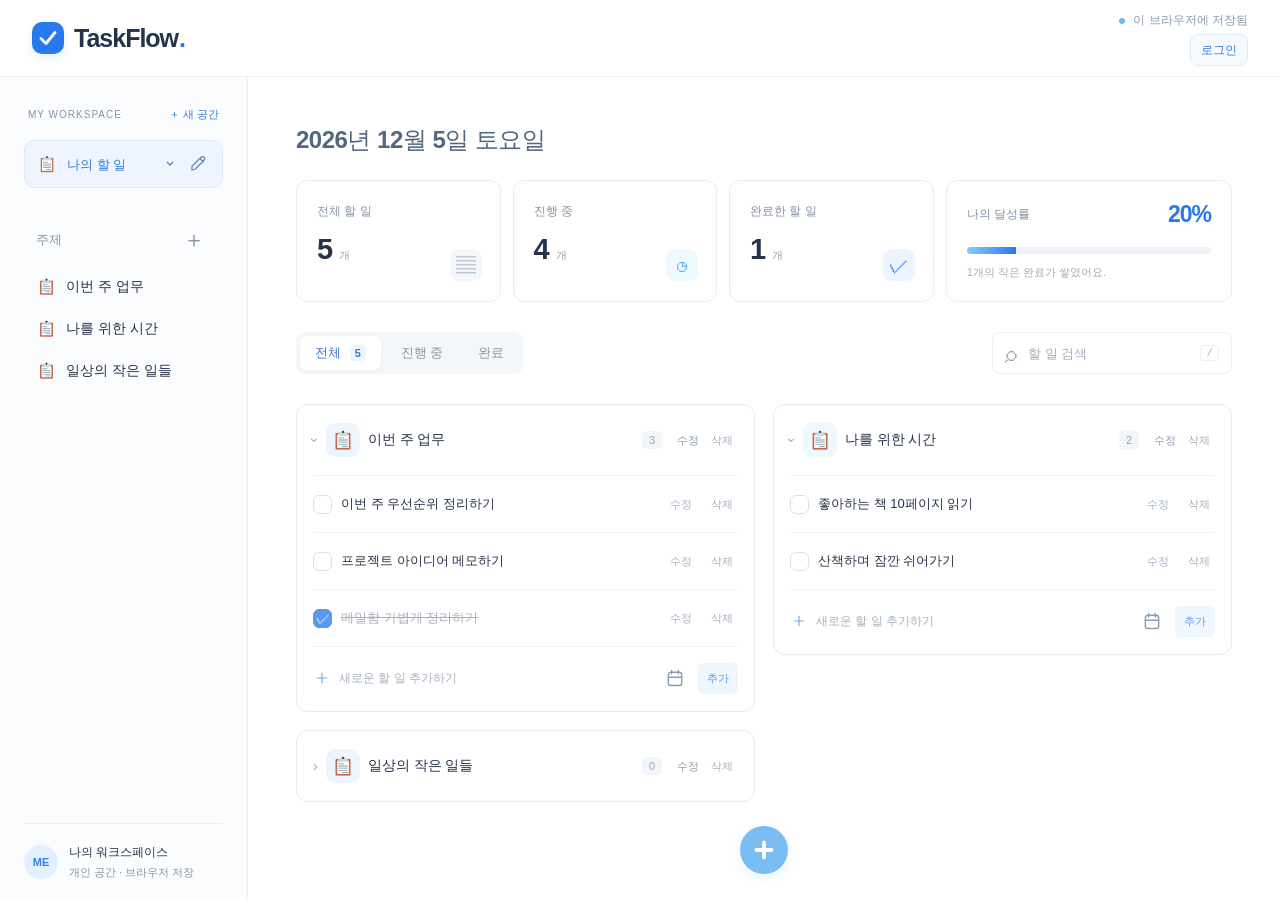
==== index.html @ fa5a9826 "Add deletion, topic emojis and compact two-column workspace" ====
<!doctype html>
<html lang="ko">
<head>
  <meta charset="utf-8"><meta name="viewport" content="width=device-width, initial-scale=1">
  <meta name="description" content="주제별로 정리하고, 하나씩 완료하는 나의 할 일 공간 TaskFlow.">
  <title>TaskFlow · 나의 할 일</title>
  <link rel="icon" href="data:image/svg+xml,%3Csvg xmlns='http://www.w3.org/2000/svg' viewBox='0 0 32 32'%3E%3Crect width='32' height='32' rx='9' fill='%232b75ee'/%3E%3Cpath d='m8 16 5 5 11-12' fill='none' stroke='white' stroke-width='3'/%3E%3C/svg%3E">
  <link rel="stylesheet" href="styles.css?v=13"><script defer src="config.js?v=13"></script><script defer src="store.js?v=13"></script><script defer src="sync.js?v=13"></script><script defer src="app.js?v=13"></script>
  <link rel="license" href="emojis/NOTICE.txt">
</head>
<body>
  <header class="app-header"><a class="brand" href="./"><span class="brand-icon" aria-hidden="true"><svg viewBox="0 0 24 24" focusable="false"><path d="M5 12.5 10 17.5 19 6.5" fill="none" stroke="currentColor" stroke-width="2.8" stroke-linecap="round" stroke-linejoin="round"/></svg></span> TaskFlow<span class="brand-dot">.</span></a><div class="account-area"><span class="save-status" id="save-status" role="status">이 브라우저에 저장됨</span><div class="account-tools"><button id="sync-now" class="account-button" hidden>동기화</button><button id="account-button" class="account-button">로그인</button></div></div></header>
  <aside class="sidebar">
    <section class="workspace-switcher" aria-label="워크스페이스">
      <div class="workspace-heading"><span>MY WORKSPACE</span><button id="workspace-add" aria-label="워크스페이스 추가">＋ 새 공간</button></div>
      <div class="workspace-selector"><span id="workspace-emoji" class="nav-emoji"></span><select id="workspace-select" aria-label="워크스페이스 선택"></select><button id="workspace-edit" aria-label="워크스페이스 수정" title="워크스페이스 수정"><svg viewBox="0 0 24 24" aria-hidden="true"><path d="m15 5 4 4M4 20l4-1L20 7a2.8 2.8 0 0 0-4-4L4 15z"/></svg></button></div>
    </section>
    <div class="sidebar-heading">주제 <button id="sidebar-add" aria-label="주제 추가">＋</button></div>
    <nav id="topic-nav" aria-label="주제 목록"></nav>
    <div class="profile"><span class="avatar">ME</span><div><strong id="profile-name">나의 워크스페이스</strong><small id="profile-detail">개인 공간 · 브라우저 저장</small></div></div>
  </aside>
  <main>
    <div class="content">
      <div id="sync-conflict" class="sync-banner" role="alert" hidden><div><strong>다른 기기에서도 목록이 바뀌었어요.</strong><p>서로 다른 항목은 합칠 수 있어요. 같은 항목은 이 기기의 변경이 우선합니다.</p></div><div class="sync-banner-actions"><button id="merge-changes" class="primary">내 변경 합쳐 저장</button><button id="use-remote">다른 기기 목록 사용</button></div></div>
      <h1 class="date-label" id="today"></h1>
      <section class="stats stats-row" aria-label="할 일 현황"><div><span>전체 할 일</span><strong id="total">0<small>개</small></strong><span class="stat-symbol" aria-hidden="true">▤</span></div><div><span>진행 중</span><strong id="pending">0<small>개</small></strong><span class="stat-symbol sky" aria-hidden="true">◷</span></div><div><span>완료한 할 일</span><strong id="completed">0<small>개</small></strong><span class="stat-symbol blue" aria-hidden="true">✓</span></div><div class="progress-stat"><span>나의 달성률 <strong id="percent">0%</strong></span><div class="progress-track" role="progressbar" aria-label="나의 달성률" aria-valuemin="0" aria-valuemax="100" aria-valuenow="0"><div id="overall-progress"></div></div><small id="progress-caption">첫 번째 할 일을 시작해보세요.</small></div></section>
      <div class="toolbar"><div class="filters" aria-label="상태 필터"><button data-filter="all" class="selected" aria-pressed="true">전체 <span id="filter-count">0</span></button><button data-filter="pending" aria-pressed="false">진행 중</button><button data-filter="done" aria-pressed="false">완료</button></div><label class="search"><span aria-hidden="true">⌕</span><input id="search" type="search" placeholder="할 일 검색" aria-label="할 일 검색"><kbd>/</kbd></label></div>
      <section id="topics" aria-label="주제별 할 일"></section>
      <button class="add-topic-card" id="bottom-add" aria-label="새 주제 만들기" title="새 주제 만들기"><svg viewBox="0 0 24 24" aria-hidden="true"><path d="M12 5v14M5 12h14"/></svg></button>
    </div>
  </main>
  <dialog id="workspace-dialog"><form id="workspace-form"><div class="dialog-heading"><h2 id="workspace-dialog-title">새 워크스페이스</h2><button type="button" id="workspace-close" aria-label="닫기">×</button></div><label>워크스페이스 이름<input id="workspace-name" required maxlength="60" placeholder="예: 업무, 개인 프로젝트" autocomplete="off"></label><fieldset class="emoji-field"><legend>이모티콘</legend><div id="workspace-emoji-picker" class="emoji-picker"></div></fieldset><div class="workspace-dialog-actions"><button type="button" id="workspace-delete" class="delete-action">워크스페이스 삭제</button><div class="dialog-actions"><button type="button" id="workspace-cancel">취소</button><button class="primary" type="submit">저장하기</button></div></div></form></dialog>
  <dialog id="topic-dialog"><form id="topic-form"><div class="dialog-heading"><h2 id="dialog-title">새로운 주제</h2><button type="button" id="close-dialog" aria-label="닫기">×</button></div><p>함께 묶고 싶은 할 일에 이름을 붙여주세요.</p><label>주제 이름<input id="topic-name" required maxlength="60" placeholder="예: 이번 주 업무, 나를 위한 시간" autocomplete="off"></label><fieldset class="emoji-field"><legend>이모티콘</legend><div id="emoji-picker" class="emoji-picker"></div></fieldset><div class="dialog-actions"><button type="button" id="cancel-dialog">취소</button><button class="primary" type="submit">저장하기</button></div></form></dialog>
  <dialog id="delete-dialog" aria-labelledby="delete-title"><form method="dialog"><h2 id="delete-title">삭제할까요?</h2><p id="delete-description"></p><div class="dialog-actions"><button value="cancel" autofocus>취소</button><button class="danger" value="confirm">삭제하기</button></div></form></dialog>
  <dialog id="auth-dialog" aria-labelledby="auth-title"><form id="auth-form"><div class="dialog-heading"><h2 id="auth-title">로그인</h2><button type="button" id="close-auth" aria-label="닫기">×</button></div><p>PC와 휴대폰에서 같은 계정으로 로그인하면 목록을 함께 사용할 수 있어요.</p><label>아이디<input id="auth-username" required minlength="3" maxlength="64" pattern="[a-zA-Z0-9_.-]+" placeholder="영문·숫자·_.- 3자 이상" autocomplete="username" autocapitalize="none" spellcheck="false"></label><label>비밀번호<input id="auth-password" type="password" required minlength="8" maxlength="128" placeholder="8자 이상" autocomplete="current-password"></label><p id="auth-error" class="form-error" role="alert" hidden></p><div class="dialog-actions"><button type="button" id="auth-switch">회원가입</button><button type="submit" id="auth-submit" class="primary">로그인</button></div><small class="auth-note">브라우저에 저장한 기존 목록은 로그인 후 선택해서 가져올 수 있어요.</small></form></dialog>
  <dialog id="account-dialog" aria-labelledby="account-title"><div class="dialog-heading"><h2 id="account-title">나의 계정</h2><button type="button" id="close-account" aria-label="닫기">×</button></div><p id="account-name"></p><p>같은 아이디로 로그인한 기기에서 목록을 공유합니다. 기존 브라우저 목록은 별도로 유지됩니다.</p><button id="import-local" class="import-button">이 브라우저 목록 가져오기</button><div class="dialog-actions"><button id="logout-button">로그아웃</button><button id="account-done" class="primary">완료</button></div></dialog>
  <div class="toast" id="toast" role="status" hidden></div>
</body>
</html>
---- styles.css ----
:root{font-family:Inter,"Pretendard","Noto Sans KR",-apple-system,BlinkMacSystemFont,"Segoe UI",sans-serif;color:#263248;background:#fff;font-synthesis:none;--blue:#2878ef;--muted:#8792a5;--line:#eaf0f6}*{box-sizing:border-box}body{margin:0}button,input{font:inherit}button{cursor:pointer}button,a,input{ -webkit-tap-highlight-color:transparent}button{border:0;background:none;color:inherit}button:focus-visible,a:focus-visible,input:focus-visible,summary:focus-visible{outline:3px solid #8bc6ff;outline-offset:4px}button:disabled{cursor:default}a{color:inherit;text-decoration:none}.sidebar{width:248px;height:100dvh;position:fixed;inset:0 auto 0 0;border-right:1px solid var(--line);padding:35px 24px 20px;display:flex;flex-direction:column;background:#fbfcfe}.brand{font-size:25px;letter-spacing:-1px;font-weight:780;display:flex;align-items:center;gap:10px}.brand-icon{width:32px;height:32px;border-radius:10px;background:var(--blue);color:white;display:grid;place-items:center;font-size:23px;box-shadow:0 4px 10px #2878ef22}.brand-dot{color:var(--blue);margin-left:-9px}.workspace-label{font-size:11px;letter-spacing:1.8px;color:#a0a9b8;margin:48px 10px 16px;font-weight:650}.nav-item{display:flex;align-items:center;gap:12px;width:100%;padding:13px 14px;border-radius:9px;text-align:left;font-size:14px;margin-bottom:6px}.nav-item.active{color:var(--blue);background:#eaf3ff;font-weight:650}.nav-item>span:first-child{font-size:20px}.nav-count{margin-left:auto;background:white;font-size:12px;padding:2px 7px;border-radius:5px}.sidebar-heading{display:flex;align-items:center;justify-content:space-between;font-size:13px;color:#8b96a6;padding:24px 12px 10px}.sidebar-heading button{font-size:22px}.topic-nav-item{display:flex;gap:11px;width:100%;padding:12px 14px;font-size:14px;text-align:left;border-radius:8px}.topic-nav-item:hover,.topic-nav-item.selected{background:#eff4fa}.topic-nav-item span:last-child{overflow:hidden;white-space:nowrap;text-overflow:ellipsis}.color-dot{width:8px;height:8px;border-radius:50%;background:#75b7f3;flex-shrink:0;margin-top:5px}#topic-nav{overflow:auto}.sidebar-note{margin-top:auto;padding:23px 15px;background:#f0f6fd;border-radius:12px}.note-icon{display:block;color:var(--blue);font-size:27px;margin-bottom:10px}.sidebar-note strong{font-size:13px}.sidebar-note p{font-size:12px;color:#8a98ab;line-height:1.9;margin-bottom:0}.profile{border-top:1px solid var(--line);display:flex;gap:11px;align-items:center;margin-top:24px;padding-top:20px}.avatar{width:34px;height:34px;border-radius:50%;background:#e1efff;color:#3880da;font-size:11px;font-weight:700;display:grid;place-items:center}.profile strong{display:block;font-size:12px}.profile small{display:block;font-size:11px;color:var(--muted);margin-top:4px}main{margin-left:248px}.topbar{height:77px;border-bottom:1px solid var(--line);display:flex;align-items:center;justify-content:space-between;padding:0 48px;color:#929cad;font-size:13px}.topbar strong{color:#536075;font-weight:500}.breadcrumb{padding:0 16px;color:#c7cfdb}.save-status{font-size:12px;color:#8c9bae}.save-status:before{content:"";display:inline-block;width:6px;height:6px;border-radius:50%;background:#78b6f1;margin-right:8px}.content{max-width:1120px;margin:auto;padding:45px 48px 0}.date-label{font-size:12px;color:#8b98ab;letter-spacing:.5px;margin-bottom:14px}.page-heading{display:flex;align-items:center;justify-content:space-between;gap:20px}h1{font-size:34px;letter-spacing:-1.6px;line-height:1.35;margin:0;font-weight:750}h1 span{color:var(--blue)}.page-heading p{font-size:14px;color:#8c96a7;margin:12px 0 0;line-height:1.7}.primary{background:var(--blue);color:white;border-radius:9px;padding:12px 18px;font-size:14px;font-weight:600;box-shadow:0 4px 9px #2878ef15}.primary:hover{background:#1768dd}.stats{display:grid;grid-template-columns:1fr 1fr 1fr 1.4fr;border:1px solid var(--line);border-radius:13px;margin:32px 0;padding:23px 0}.stats>div{padding:0 24px;position:relative;border-right:1px solid var(--line)}.stats>div:last-child{border:0}.stats>div>span:first-child{font-size:12px;color:#8692a4}.stats strong{display:block;font-size:29px;margin-top:9px;font-weight:650;letter-spacing:-1px}.stats strong small{font-size:12px;color:#9aa5b5;font-weight:400;letter-spacing:0;margin-left:7px}.stat-symbol{position:absolute;right:22px;bottom:6px;width:32px;height:32px;background:#f3f6fa;border-radius:9px;display:grid;place-items:center;color:#9aa5b5;font-size:20px}.stat-symbol.sky{background:#eef8ff;color:#69b7f7}.stat-symbol.blue{color:var(--blue);background:#edf4ff}.progress-stat>span{display:flex;justify-content:space-between;align-items:center}.stats .progress-stat strong{font-size:19px;display:inline;margin:0;color:var(--blue)}.progress-track{height:6px;border-radius:10px;background:#eef3fa;overflow:hidden;margin:19px 0 12px}.progress-track>div{height:100%;background:linear-gradient(90deg,#8acaff,#2878ef);width:0;transition:width .3s}.progress-stat>small{font-size:11px;color:#a1acba}.toolbar{display:flex;justify-content:space-between;gap:15px;margin-bottom:30px}.filters{display:flex;gap:5px;padding:4px;background:#f4f7fa;border-radius:9px}.filters button{padding:8px 15px;color:#8b96a6;font-size:13px;border-radius:7px;white-space:nowrap}.filters button.selected{background:white;color:#3b74cb;box-shadow:0 1px 5px #25385d0c;font-weight:600}.filters span{font-size:11px;margin-left:5px;background:#edf4ff;padding:2px 5px;border-radius:4px}.search{border:1px solid var(--line);border-radius:8px;display:flex;align-items:center;gap:9px;padding:0 12px;width:240px}.search>span{font-size:23px;color:#93a1b3}.search input{min-width:0;width:100%;border:0;background:transparent;font-size:13px;outline:none}.search input::placeholder{color:#a3adbb}.search kbd{font-size:11px;color:#a9b3c0;border:1px solid var(--line);border-radius:4px;padding:1px 5px}.list-heading{display:flex;align-items:center;justify-content:space-between;margin-bottom:17px}.list-heading h2{font-size:16px;letter-spacing:-.4px;margin:0}.list-heading>span{font-size:11px;color:#a2adbd}.topic{border:1px solid #e5ebf3;border-radius:12px;margin-bottom:16px;overflow:hidden;background:white}.topic summary{list-style:none;display:flex;align-items:center;gap:12px;padding:21px 23px;cursor:pointer}.topic summary::-webkit-details-marker{display:none}.chevron{font-size:14px;color:#9ca9ba;transition:transform .15s;display:inline-block}.topic[open] .chevron{transform:rotate(90deg)}.topic-icon{width:34px;height:34px;display:grid;place-items:center;border-radius:9px;color:#4f98e9;background:#edf5ff;font-size:17px}.topic:nth-child(2n) .topic-icon{background:#edf9ff;color:#5baed2}.topic-title{font-weight:650;font-size:15px;overflow-wrap:anywhere}.topic-count{color:#9aa7b8;background:#f2f5f9;border-radius:5px;padding:3px 7px;font-size:11px}.topic-actions{margin-left:auto;display:flex;align-items:center;gap:12px}.topic-ratio{font-size:12px;color:#9ca8b9}.edit-topic{font-size:12px;color:#8b9bb2;padding:7px;border-radius:5px}.edit-topic:hover{background:#edf4ff;color:var(--blue)}.todo-list{padding:0 24px}.todo-row{display:flex;align-items:center;gap:13px;min-height:57px;border-top:1px solid #f0f3f8}.todo-row input[type=checkbox]{appearance:none;width:19px;height:19px;border:1.5px solid #d8e1eb;border-radius:6px;cursor:pointer;flex-shrink:0;display:grid;place-content:center;margin:0}.todo-row input:checked{background:#599aef;border-color:#599aef}.todo-row input:checked:after{content:"✓";color:white;font-size:14px}.todo-label{flex:1;min-width:0;font-size:14px;line-height:1.6;overflow-wrap:anywhere;cursor:pointer}.todo-row.done .todo-label{color:#a9b1bf;text-decoration:line-through}.due-badge{font-size:11px;color:#91a1b5;background:#f6f8fb;border-radius:5px;padding:4px 7px;white-space:nowrap}.due-badge.overdue{color:#d07b63;background:#fff5f0}.todo-edit{color:#a3b0c2;font-size:12px;padding:6px}.todo-edit:hover{color:var(--blue)}.task-form{display:flex;align-items:center;gap:12px;border-top:1px solid #f0f3f8;padding:14px 0 16px}.task-form>span{color:#75a9ee;font-size:22px}.task-form input[type=text]{border:0;min-width:0;flex:1;outline:none;font-size:13px;padding:7px 0;color:#52637b}.task-form input::placeholder{color:#a6b1c0}.task-form input[type=date]{width:125px;border:1px solid #eaf0f6;border-radius:5px;font-size:11px;padding:6px;color:#93a1b5;background:white}.task-form button{font-size:12px;color:#659ce7;padding:7px 9px;background:#f0f6ff;border-radius:5px}.add-topic-card{display:flex;justify-content:center;align-items:center;gap:8px;width:100%;padding:20px;border:1px dashed #d9e5f4;border-radius:12px;background:#fbfdff;font-size:18px;color:#7a9cc8}.add-topic-card span{font-size:13px}.add-topic-card:hover{background:#f1f7ff}footer{display:flex;justify-content:space-between;color:#b0bac8;font-size:11px;padding:31px 0}.footer-mark{color:#8eb9ec;margin-left:8px;font-size:17px}.empty{padding:32px;text-align:center;font-size:14px;color:#96a4b8;line-height:1.8}.topic-empty{font-size:12px;color:#a1aebf;padding:8px 0 19px}dialog{border:1px solid var(--line);border-radius:17px;padding:28px;width:min(430px,calc(100% - 32px));color:#263248;box-shadow:0 20px 80px #203f6c22}dialog::backdrop{background:#17365c33;backdrop-filter:blur(3px)}.dialog-heading{display:flex;align-items:center;justify-content:space-between}.dialog-heading h2{font-size:20px;margin:0}.dialog-heading button{font-size:25px;color:#8d9bae}dialog p{font-size:13px;color:#8e9bad;line-height:1.8}dialog label{font-size:13px;font-weight:600;display:block;margin-top:23px}dialog input{display:block;width:100%;border:1px solid #dce6f1;border-radius:8px;padding:12px;margin-top:8px;font-size:14px}.dialog-actions{display:flex;justify-content:flex-end;gap:12px;margin-top:24px}.dialog-actions>button:first-child{font-size:14px;color:#8d9bad}.toast{position:fixed;bottom:25px;left:calc(50% + 124px);transform:translateX(-50%);background:#263c5b;color:white;padding:13px 22px;border-radius:10px;font-size:13px;box-shadow:0 8px 25px #263c5b25;z-index:5;max-width:90vw}.toast[hidden]{display:none}@media(min-width:1500px){.content{padding-top:58px}.stats{margin-top:40px}}@media(max-width:1050px){.sidebar{width:210px;padding:30px 18px}main{margin-left:210px}.content{padding:32px 28px 0}.topbar{padding:0 28px}.stats>div{padding:0 15px}.stat-symbol{right:12px}.stats{grid-template-columns:1fr 1fr 1fr}.progress-stat{grid-column:1/-1;margin:20px 15px 0;padding:18px 0 0!important;border-top:1px solid var(--line)!important}.stats>div:nth-child(3){border:0}.progress-track{margin:10px 0}.toast{left:calc(50% + 105px)}}@media(max-width:720px){.sidebar{position:static;width:auto;height:auto;padding:20px 22px;border-right:0;border-bottom:1px solid var(--line);background:white}.brand{font-size:23px}.workspace-label,.nav-item,.sidebar-heading,#topic-nav,.sidebar-note,.profile{display:none}main{margin-left:0}.topbar{height:50px;padding:0 22px;font-size:11px}.save-status{font-size:10px}.breadcrumb{padding:0 8px}.content{padding:28px 20px 0}.date-label{font-size:11px}h1{font-size:28px}.page-heading{align-items:flex-start;gap:12px}.page-heading p{font-size:12px;max-width:215px}.page-heading>.primary{font-size:12px;padding:11px 12px;white-space:nowrap;margin-top:6px}.stats{margin:25px 0;padding:18px 0}.stats>div{padding:0 12px}.stats strong{font-size:25px}.stats>div>span:first-child{font-size:11px}.stat-symbol{display:none}.toolbar{flex-wrap:wrap;margin-bottom:25px}.search{width:100%;height:42px}.filters{width:100%}.filters button{flex:1}.list-heading>span{display:none}.topic summary{padding:17px 15px;gap:9px}.topic-title{font-size:14px}.topic-icon{width:29px;height:29px}.topic-actions{gap:3px}.topic-ratio{display:none}.todo-list{padding:0 16px}.todo-label{font-size:13px}.todo-row{gap:10px;flex-wrap:wrap;padding:12px 0}.due-badge{font-size:10px}.task-form{gap:8px;flex-wrap:wrap}.task-form input[type=text]{flex-basis:65%}.task-form input[type=date]{margin-left:26px;flex:1}.task-form button{padding:8px 12px}footer{font-size:10px;gap:12px}.toast{left:50%}}@media(prefers-reduced-motion:reduce){*{transition:none!important}}

/* 주제 카드를 나란히 배치한다. */
.profile{margin-top:auto}.page-heading{align-items:center;margin-bottom:32px}.heading-copy{min-width:0}.heading-tools{display:flex;align-items:center;gap:18px;flex-shrink:0}.heading-tools>.primary{white-space:nowrap}.stats{width:228px;display:grid;grid-template-columns:repeat(2,minmax(0,1fr));gap:9px;border:0;padding:0;margin:0!important}.stats>div{padding:13px 14px!important;border:1px solid #e5edf7!important;border-radius:11px;min-height:94px;background:#fbfdff}.stats>div>span:first-child{font-size:12px}.stats strong{font-size:25px;margin-top:8px}.stats strong small{font-size:11px}.stat-symbol{display:none}.stats .progress-stat{grid-column:auto;margin:0!important}.stats .progress-stat>span{display:block}.stats .progress-stat strong{display:block;font-size:25px;margin-top:8px}.progress-track{height:4px;margin:9px 0 0}.progress-stat>small{display:none}#topics{display:grid;grid-template-columns:repeat(2,minmax(0,1fr));gap:18px;align-items:start}.topic{margin:0}.topic summary{padding:18px 16px;gap:8px}.topic-title{min-width:0;flex:1;font-size:14px}.topic-icon{flex-shrink:0;font-size:20px}.topic-count{flex-shrink:0}.topic-actions{gap:2px;margin-left:2px;flex-shrink:0}.edit-topic{padding:5px;font-size:11px}.delete-action{color:#a1acbb;font-size:11px;padding:5px;border-radius:5px}.delete-action:hover{color:#ce5964;background:#fff0f2}.todo-list{padding:0 16px}.todo-row{gap:9px;flex-wrap:wrap;padding:12px 0}.todo-label{font-size:13px;flex-basis:calc(100% - 120px)}.todo-edit{padding:5px;font-size:11px}.due-badge{margin-left:28px;order:5}.task-form{flex-wrap:wrap;gap:8px}.task-form input[type=text]{flex-basis:70%}.task-form input[type=date]{flex:1;margin-left:26px}.add-topic-card{margin-top:18px}.empty{grid-column:1/-1}.emoji-field{padding:0;border:0;margin:22px 0 0}.emoji-field legend{font-size:13px;font-weight:600;margin-bottom:10px}.emoji-picker{display:grid;grid-template-columns:repeat(8,minmax(0,1fr));gap:6px}.emoji-choice{font-size:23px;padding:8px 0;border:1px solid transparent;border-radius:9px}.emoji-choice:hover{background:#f0f6ff}.emoji-choice[aria-pressed=true]{background:#eaf3ff;border-color:#70acfa}.nav-emoji{font-size:17px;flex-shrink:0}.danger{background:#d55864;color:white;border-radius:9px;padding:12px 18px;font-size:14px;font-weight:600}.danger:hover{background:#be4652}#delete-title{font-size:20px;margin:0}#delete-description{overflow-wrap:anywhere}@media(max-width:1150px){.page-heading{align-items:flex-start;gap:16px}.heading-tools{gap:12px}.stats{width:204px}.heading-tools>.primary{padding:11px 12px;font-size:12px}.page-heading p{max-width:220px}.topic summary{gap:6px;padding:16px 12px}.topic-icon{width:28px;height:28px}.topic-count{display:none}.topic-title{font-size:13px}}@media(max-width:900px){.page-heading{flex-wrap:wrap}.heading-copy{width:100%}.page-heading p{max-width:none}.heading-tools{width:100%;justify-content:space-between}.stats{width:270px}.stats>div{min-height:88px}#topics{grid-template-columns:minmax(0,1fr)}.topic-count{display:block}.topic-title{font-size:14px}}@media(max-width:720px){.page-heading{margin-bottom:25px}.heading-tools{gap:12px;align-items:center}.stats{width:auto;flex:1;max-width:250px;gap:8px}.stats>div{padding:12px!important;min-height:88px}.stats>div>span:first-child{font-size:11px}.heading-tools>.primary{font-size:12px;padding:12px 10px}.topic summary{padding:17px 15px;gap:8px}.emoji-picker{grid-template-columns:repeat(8,minmax(0,1fr));gap:3px}.emoji-choice{font-size:21px}.profile{display:none}}

/* 모바일 기본 버튼 여백과 이모지 글꼴의 줄 높이를 분리한다. */
.topic-icon,.emoji-choice{appearance:none;-webkit-appearance:none;padding:0;display:flex;align-items:center;justify-content:center;line-height:1;min-width:0;min-height:0;font-weight:400;text-indent:0;letter-spacing:0}.topic-icon{flex:0 0 auto}.emoji-choice{aspect-ratio:1}.emoji-glyph{display:block;flex:0 0 auto;width:1em;height:1em;line-height:1;text-align:center;font-family:"Apple Color Emoji","Segoe UI Emoji","Noto Color Emoji",sans-serif;font-weight:400;letter-spacing:0;text-indent:0;-webkit-text-size-adjust:100%;text-size-adjust:100%}@media(max-width:380px){.emoji-picker{grid-template-columns:repeat(6,minmax(0,1fr))}}

/* 기기별 글꼴 대신 동일한 그림의 실제 영역을 정중앙에 배치한다. */
.emoji-glyph{position:relative;display:block;flex:none;width:20px;height:20px;font-size:0;line-height:0}.emoji-image{display:block;width:100%;height:100%;object-fit:contain;margin:0;padding:0;border:0}.emoji-text{position:absolute;width:1px;height:1px;padding:0;margin:-1px;overflow:hidden;clip-path:inset(50%);white-space:nowrap}.emoji-choice .emoji-glyph{width:22px;height:22px}.nav-emoji .emoji-glyph{width:17px;height:17px}@media(max-width:720px){.emoji-choice .emoji-glyph{width:20px;height:20px}}

/* WebKit의 버튼 내부 정렬 차이도 영향을 주지 않도록 좌표로 고정한다. */
.topic-icon,.emoji-choice{position:relative}.topic-icon>.emoji-glyph,.emoji-choice>.emoji-glyph{position:absolute;left:50%;top:50%;transform:translate(-50%,-50%);margin:0}

/* 계정과 동기화 상태는 작은 화면에서도 줄바꿈해 표시한다. */
[hidden]{display:none!important}.account-tools{display:flex;align-items:center;gap:10px;justify-content:flex-end;flex-wrap:wrap;min-width:0;margin-inline-start:auto}.account-button{font-size:12px;white-space:nowrap;padding:8px 10px;border:1px solid #dfebfa;border-radius:8px;color:#397ad2;background:#f6faff}.account-button:hover{background:#eaf3ff}.account-button:disabled{opacity:.6}.topbar{display:grid;grid-template-columns:minmax(0,1fr) auto auto;gap:15px;min-height:77px;height:auto;padding-top:15px;padding-bottom:15px}.workspace-path,.topbar>.save-status{line-height:18px}.topbar>.save-status{overflow-wrap:anywhere;text-align:right}.sync-banner{display:flex;align-items:center;justify-content:space-between;gap:18px;padding:18px;border-radius:12px;background:#eff7ff;border:1px solid #cde6ff;margin-bottom:24px;font-size:13px}.sync-banner p{margin:6px 0 0;color:#7389a5;line-height:1.7}.sync-banner-actions{display:flex;gap:8px;flex-shrink:0;flex-wrap:wrap}.sync-banner-actions button{font-size:12px;padding:10px}.sync-banner-actions>button:last-child{color:#6882a4}.form-error{color:#bb4a5b!important;background:#fff4f5;padding:10px;border-radius:8px}.auth-note{display:block;font-size:11px;color:#96a4b8;line-height:1.8;margin-top:20px}.import-button{width:100%;text-align:left;padding:14px;border:1px solid #dceafc;border-radius:9px;background:#f5faff;color:#397ad2;font-size:13px}#account-name{font-weight:600;color:#357bda;overflow-wrap:anywhere}.profile>div{min-width:0}.profile strong{overflow-wrap:anywhere}.dialog-actions button:disabled{opacity:.55}dialog{max-height:calc(100dvh - 32px);overflow-y:auto}#auth-dialog input{font-size:16px}@media(max-width:1050px){.sync-banner{align-items:flex-start;flex-direction:column}}@media(max-width:720px){.topbar{min-height:66px;padding:12px 20px;grid-template-columns:minmax(0,1fr) minmax(0,1fr);align-items:start;gap:10px}.workspace-path{grid-column:1;grid-row:1;white-space:nowrap}.topbar>.save-status{grid-column:2;grid-row:1}.account-tools{grid-column:2;grid-row:2;gap:7px;justify-self:end}.account-button{font-size:11px;padding:7px 9px}.sync-banner{padding:15px}.sync-banner-actions{width:100%}.sync-banner-actions button{flex:1}dialog{padding:23px}}

/* 날짜를 제목으로 쓰고 네 가지 현황을 한 줄로 보여준다. */
.date-label{font-size:24px;font-weight:650;color:#536781;letter-spacing:-.5px;line-height:1.5;margin:0 0 22px}
.stats.stats-row{width:100%;max-width:none;grid-template-columns:repeat(3,minmax(0,1fr)) minmax(0,1.4fr);gap:12px;padding:0;margin:0 0 30px!important}
.stats-row>div{min-width:0;min-height:114px;padding:20px!important;background:#fff;border-color:#e5edf7!important}
.stats-row strong{font-size:29px;margin-top:12px;line-height:1.2;white-space:nowrap}
.stats-row .stat-symbol{display:grid;right:18px;bottom:20px}
.stats-row .progress-stat{grid-column:auto;margin:0!important}
.stats-row .progress-stat>span{display:flex;align-items:center;justify-content:space-between;gap:6px}
.stats-row .progress-stat strong{display:inline;margin:0;font-size:23px}
.stats-row .progress-track{height:7px;margin:18px 0 10px}
.stats-row .progress-stat>small{display:block;line-height:1.6}
@media(max-width:1150px){.stats-row>div{padding:16px!important}.stats-row .stat-symbol{display:none}.stats-row .progress-stat>span{flex-wrap:wrap}.stats-row .progress-stat strong{font-size:21px}}
@media(max-width:720px){.date-label{font-size:20px;margin-bottom:20px}.stats.stats-row{grid-template-columns:repeat(4,minmax(0,1fr));gap:8px;margin-bottom:24px!important}.stats-row>div{min-height:96px;padding:13px 8px!important;border-radius:10px}.stats-row>div>span:first-child{font-size:10.5px;line-height:1.5;letter-spacing:-.4px;white-space:nowrap}.stats-row strong{font-size:23px;margin-top:12px;letter-spacing:-.6px}.stats-row strong small{font-size:10px;margin-left:3px}.stats-row .progress-stat>span{display:block}.stats-row .progress-stat strong{display:block;font-size:23px;margin-top:12px}.stats-row .progress-track{height:5px;margin:9px 0 0}.stats-row .progress-stat>small{display:none}}
@media(max-width:360px){.stats.stats-row{gap:6px}.stats-row>div{padding:12px 7px!important}.stats-row>div>span:first-child{font-size:9.5px}.stats-row strong,.stats-row .progress-stat strong{font-size:21px}}

@media(min-width:721px) and (max-width:1050px){.topbar{grid-template-columns:minmax(0,1fr) minmax(0,1fr);align-items:start;font-size:11px}.workspace-path{grid-column:1;grid-row:1;white-space:nowrap}.topbar>.save-status{grid-column:2;grid-row:1;font-size:10px}.account-tools{grid-column:2;grid-row:2;justify-self:end}}

.brand-icon{flex-shrink:0}.brand-icon>svg{display:block;width:24px;height:24px}

.workspace-switcher{margin:35px 0 12px;min-width:0}.workspace-heading{display:flex;align-items:center;justify-content:space-between;gap:8px;margin:0 4px 12px;font-size:10px;letter-spacing:1px;color:#8792a5}.workspace-heading button{font-size:11px;letter-spacing:0;color:#397ad2;white-space:nowrap;padding:6px 0}.workspace-selector{display:flex;align-items:center;gap:8px;background:#eef5ff;border:1px solid #dceafa;border-radius:10px;padding:9px 10px;min-width:0}.workspace-selector select{appearance:none;border:0;outline:none;min-width:0;width:100%;flex:1;background:transparent;color:#357bda;font:inherit;font-size:13px;font-weight:600;cursor:pointer;padding:6px 14px 6px 0;background-image:url("data:image/svg+xml,%3Csvg xmlns='http://www.w3.org/2000/svg' viewBox='0 0 12 12'%3E%3Cpath d='m3 4 3 3 3-3' fill='none' stroke='%235e89bc' stroke-width='1.5'/%3E%3C/svg%3E");background-repeat:no-repeat;background-position:right center;background-size:12px}.workspace-selector select:focus-visible{outline:2px solid #8bc6ff;outline-offset:2px}.workspace-selector>button{font-size:11px;white-space:nowrap;padding:6px 0;color:#6987ae}.workspace-selector>button:disabled{opacity:.45}.workspace-selector .nav-emoji{flex-shrink:0;width:24px;height:24px;position:relative}.workspace-dialog-actions{display:flex;align-items:center;justify-content:space-between;gap:12px;margin-top:24px}.workspace-dialog-actions>.dialog-actions{margin-top:0}.workspace-dialog-actions>#workspace-delete{font-size:12px;text-align:left}.workspace-path{min-width:0;overflow:hidden;white-space:nowrap;text-overflow:ellipsis}
@media(max-width:720px){.workspace-switcher{margin:18px 0 0}.workspace-heading{margin-bottom:7px}.workspace-selector{width:100%;min-height:44px;padding:7px 10px}.workspace-selector select{font-size:13px}.workspace-heading button{min-height:30px}.workspace-dialog-actions{align-items:flex-start}.workspace-dialog-actions .dialog-actions{gap:8px}}

.workspace-selector .emoji-glyph{position:absolute;left:50%;top:50%;transform:translate(-50%,-50%)}#workspace-name{font-size:16px}

.workspace-path{display:flex;align-items:center}.workspace-path .breadcrumb{flex-shrink:0}.workspace-path strong{display:block;min-width:0;overflow:hidden;text-overflow:ellipsis;white-space:nowrap}

.workspace-selector{overflow:hidden}.workspace-selector select{flex-basis:0;max-width:100%}

/* 상단 계정 메뉴와 한 줄 입력은 화면 너비가 바뀌어도 정렬을 유지한다. */
.app-header{min-height:77px;height:77px;display:flex;align-items:center;justify-content:space-between;gap:24px;padding:0 32px;border-bottom:1px solid var(--line);background:white}.app-header .brand{flex:none;line-height:32px;height:32px}.account-area{display:flex;align-items:center;justify-content:flex-end;gap:16px;min-width:0;flex:1}.app-header .save-status{display:block;min-width:0;white-space:nowrap;overflow:hidden;text-overflow:ellipsis;line-height:18px}.app-header .account-tools{flex-wrap:nowrap;flex:none;margin:0;gap:8px}.app-header .account-button{line-height:16px;padding:7px 10px}.sidebar{top:77px;height:calc(100dvh - 77px);padding-top:24px}.workspace-switcher{margin-top:0}.content{padding-bottom:32px}#workspace-edit{display:grid;place-items:center;width:28px;height:28px;padding:4px;flex-shrink:0}#workspace-edit svg{width:18px;height:18px;fill:none;stroke:currentColor;stroke-width:1.7;stroke-linecap:round;stroke-linejoin:round}.add-topic-card{width:48px;height:48px;border:0;border-radius:50%;padding:0;margin:24px auto 0;background:#79bdf3;color:white;box-shadow:0 4px 12px #79bdf32b}.add-topic-card:hover{background:#63aff0}.add-topic-card svg{width:26px;height:26px;fill:none;stroke:currentColor;stroke-width:3.6;stroke-linecap:round}.task-form{flex-wrap:nowrap;gap:8px;min-width:0}.task-form>span{flex:none;font-size:21px}.task-form input[type=text]{flex:1 1 0;min-width:0;flex-basis:0;font-size:12px}.calendar-control{display:grid;place-items:center;position:relative;flex:0 0 30px;width:30px;height:34px;border-radius:7px;color:#8a9db5;cursor:pointer}.calendar-control svg{width:20px;height:20px;fill:none;stroke:currentColor;stroke-width:1.7;stroke-linecap:round;pointer-events:none}.calendar-control.has-date{color:#2878ef;background:#edf5ff}.task-form .calendar-control input[type=date]{position:absolute;inset:0;width:100%;height:100%;min-width:0;margin:0;padding:0;border:0;opacity:0;cursor:pointer;font-size:16px}.calendar-control:focus-within{outline:2px solid #8bc6ff;outline-offset:2px}.calendar-control input::-webkit-calendar-picker-indicator{position:absolute;inset:0;width:100%;height:100%;padding:0;margin:0;cursor:pointer}.task-form>button{flex:none;white-space:nowrap;padding:8px 9px;margin:0;font-size:11px}
@media(max-width:1050px){.app-header{padding:0 24px}}
@media(max-width:720px){.app-header{height:85px;min-height:85px;padding:16px 20px;gap:12px;align-items:center}.app-header .brand{font-size:22px;gap:8px}.account-area{display:grid;grid-template-columns:minmax(0,1fr);gap:5px;justify-items:end}.app-header .save-status{font-size:10px;line-height:16px;max-width:100%;grid-row:1}.app-header .account-tools{grid-row:2;grid-column:1;gap:6px}.app-header .account-button{font-size:10px;padding:7px 8px}.sidebar{height:auto;padding:16px 20px 20px}.workspace-switcher{margin:0}.task-form input[type=text]{font-size:12px}.task-form .calendar-control input[type=date]{margin:0;flex:none}.content{padding-top:28px}}
@media(max-width:360px){.app-header{padding-left:16px;padding-right:16px;gap:8px}.app-header .brand{font-size:20px}.app-header .account-tools{gap:4px}.app-header .account-button{padding-left:6px;padding-right:6px}.task-form{gap:5px}.task-form>button{padding-left:8px;padding-right:8px}}

.app-header{align-items:center}.app-header .brand{font-family:Arial,Helvetica,sans-serif;font-weight:800;font-synthesis:weight}.account-area{display:grid;grid-template-columns:minmax(0,1fr);gap:5px;justify-items:end}.app-header .save-status{grid-row:1;max-width:100%}.app-header .account-tools{grid-row:2;grid-column:1}.task-form .task-add-icon{display:grid;place-items:center;width:18px;height:34px;flex:0 0 18px;line-height:0}.task-add-icon svg{display:block;width:14px;height:14px;fill:none;stroke:currentColor;stroke-width:2;stroke-linecap:round}.task-form input[type=text]{appearance:none;height:34px;line-height:20px;padding:7px 0;margin:0;border:0;box-sizing:border-box}

.workspace-dialog-actions,.workspace-dialog-actions>.dialog-actions{align-items:center}.workspace-dialog-actions>button,.workspace-dialog-actions>.dialog-actions>button{display:flex;align-items:center;justify-content:center;min-height:42px;line-height:18px;margin:0}.workspace-dialog-actions>#workspace-delete{max-width:118px;padding:6px;line-height:18px}.workspace-dialog-actions>.dialog-actions{flex-shrink:0}

@media(max-width:400px){.workspace-dialog-actions{gap:8px}.workspace-dialog-actions>.dialog-actions{gap:6px}.workspace-dialog-actions>#workspace-delete{padding-left:4px;padding-right:4px}.workspace-dialog-actions #workspace-cancel{padding-left:4px;padding-right:4px}.workspace-dialog-actions .primary{padding-left:12px;padding-right:12px}}
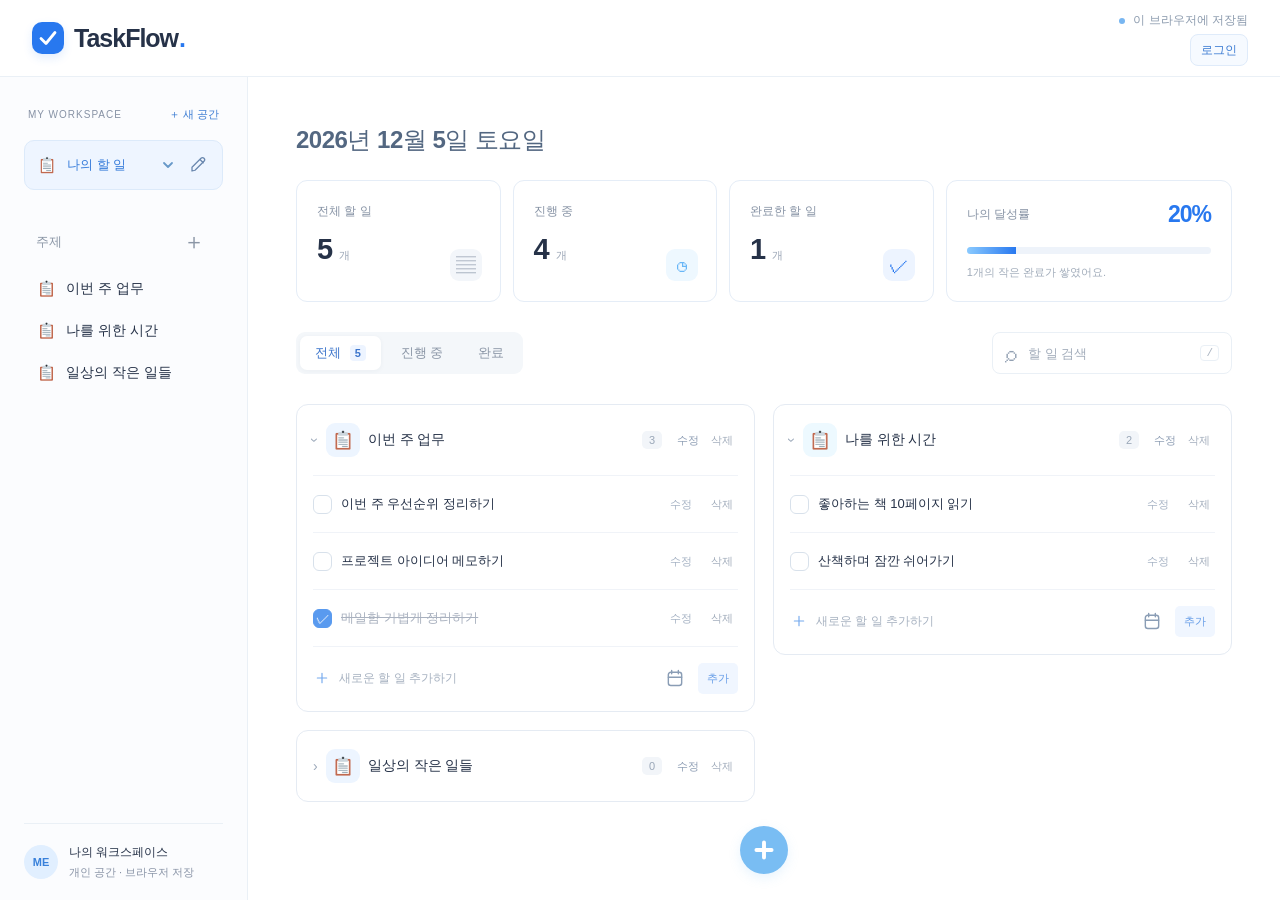
==== commit 548038db: "Add deletion, topic emojis and compact two-column workspace" ====
--- a/index.html
+++ b/index.html
@@ -5,7 +5,7 @@
   <meta name="description" content="주제별로 정리하고, 하나씩 완료하는 나의 할 일 공간 TaskFlow.">
   <title>TaskFlow · 나의 할 일</title>
   <link rel="icon" href="data:image/svg+xml,%3Csvg xmlns='http://www.w3.org/2000/svg' viewBox='0 0 32 32'%3E%3Crect width='32' height='32' rx='9' fill='%232b75ee'/%3E%3Cpath d='m8 16 5 5 11-12' fill='none' stroke='white' stroke-width='3'/%3E%3C/svg%3E">
-  <link rel="stylesheet" href="styles.css?v=13"><script defer src="config.js?v=13"></script><script defer src="store.js?v=13"></script><script defer src="sync.js?v=13"></script><script defer src="app.js?v=13"></script>
+  <link rel="stylesheet" href="styles.css?v=14"><script defer src="config.js?v=14"></script><script defer src="store.js?v=14"></script><script defer src="sync.js?v=14"></script><script defer src="app.js?v=14"></script>
   <link rel="license" href="emojis/NOTICE.txt">
 </head>
 <body>
@@ -13,7 +13,8 @@
   <aside class="sidebar">
     <section class="workspace-switcher" aria-label="워크스페이스">
       <div class="workspace-heading"><span>MY WORKSPACE</span><button id="workspace-add" aria-label="워크스페이스 추가">＋ 새 공간</button></div>
-      <div class="workspace-selector"><span id="workspace-emoji" class="nav-emoji"></span><select id="workspace-select" aria-label="워크스페이스 선택"></select><button id="workspace-edit" aria-label="워크스페이스 수정" title="워크스페이스 수정"><svg viewBox="0 0 24 24" aria-hidden="true"><path d="m15 5 4 4M4 20l4-1L20 7a2.8 2.8 0 0 0-4-4L4 15z"/></svg></button></div>
+      <div class="workspace-selector"><span id="workspace-emoji" class="nav-emoji"></span><button type="button" id="workspace-select" aria-label="워크스페이스 선택" aria-haspopup="listbox" aria-expanded="false" aria-controls="workspace-menu"></button><button id="workspace-edit" aria-label="워크스페이스 수정" title="워크스페이스 수정"><svg viewBox="0 0 24 24" aria-hidden="true"><path d="m15 5 4 4M4 20l4-1L20 7a2.8 2.8 0 0 0-4-4L4 15z"/></svg></button></div>
+      <div id="workspace-menu" class="workspace-menu" role="listbox" aria-label="워크스페이스 목록" hidden></div>
     </section>
     <div class="sidebar-heading">주제 <button id="sidebar-add" aria-label="주제 추가">＋</button></div>
     <nav id="topic-nav" aria-label="주제 목록"></nav>
--- a/styles.css
+++ b/styles.css
@@ -54,3 +54,5 @@
 .workspace-dialog-actions,.workspace-dialog-actions>.dialog-actions{align-items:center}.workspace-dialog-actions>button,.workspace-dialog-actions>.dialog-actions>button{display:flex;align-items:center;justify-content:center;min-height:42px;line-height:18px;margin:0}.workspace-dialog-actions>#workspace-delete{max-width:118px;padding:6px;line-height:18px}.workspace-dialog-actions>.dialog-actions{flex-shrink:0}
 
 @media(max-width:400px){.workspace-dialog-actions{gap:8px}.workspace-dialog-actions>.dialog-actions{gap:6px}.workspace-dialog-actions>#workspace-delete{padding-left:4px;padding-right:4px}.workspace-dialog-actions #workspace-cancel{padding-left:4px;padding-right:4px}.workspace-dialog-actions .primary{padding-left:12px;padding-right:12px}}
+
+.workspace-selector>#workspace-select{display:flex;align-items:center;gap:8px;flex:1;min-width:0;width:auto;height:30px;padding:0;color:#357bda;font-size:13px;font-weight:600;text-align:left}.workspace-trigger-name{flex:1;min-width:0;overflow:hidden;text-overflow:ellipsis;white-space:nowrap}.workspace-chevron{flex:none;width:16px;height:16px;display:block}.workspace-chevron svg{width:100%;height:100%;fill:none;stroke:#6899c9;stroke-width:1.8;stroke-linecap:round;stroke-linejoin:round;transition:transform .15s}#workspace-select[aria-expanded=true] .workspace-chevron svg{transform:rotate(180deg)}.workspace-menu{position:fixed;z-index:30;overflow:auto;overscroll-behavior:contain;padding:6px;border:1px solid #d0e8fc;border-radius:14px;background:linear-gradient(160deg,#fff,#f4faff);box-shadow:0 12px 30px #4077ab24,0 3px 8px #4077ab12}.workspace-option{display:flex;align-items:center;gap:10px;width:100%;min-height:48px;padding:9px 10px;border-radius:9px;text-align:left;color:#526d89;font-size:13px}.workspace-option:hover,.workspace-option:focus-visible{background:#e9f5ff;outline:2px solid #9ed2fa;outline-offset:-2px}.workspace-option[aria-selected=true]{background:#def0ff;color:#2878cf;font-weight:650}.workspace-option-name{flex:1;min-width:0;overflow:hidden;text-overflow:ellipsis;white-space:nowrap}.workspace-option-emoji{position:relative;display:grid;place-items:center;width:28px;height:28px;flex:none;border-radius:8px;background:#ffffffb3}.workspace-option-check{display:block;width:18px;height:18px;flex:none}.workspace-option-check svg{width:100%;height:100%;fill:none;stroke:#439ce4;stroke-width:2.2;stroke-linecap:round;stroke-linejoin:round}
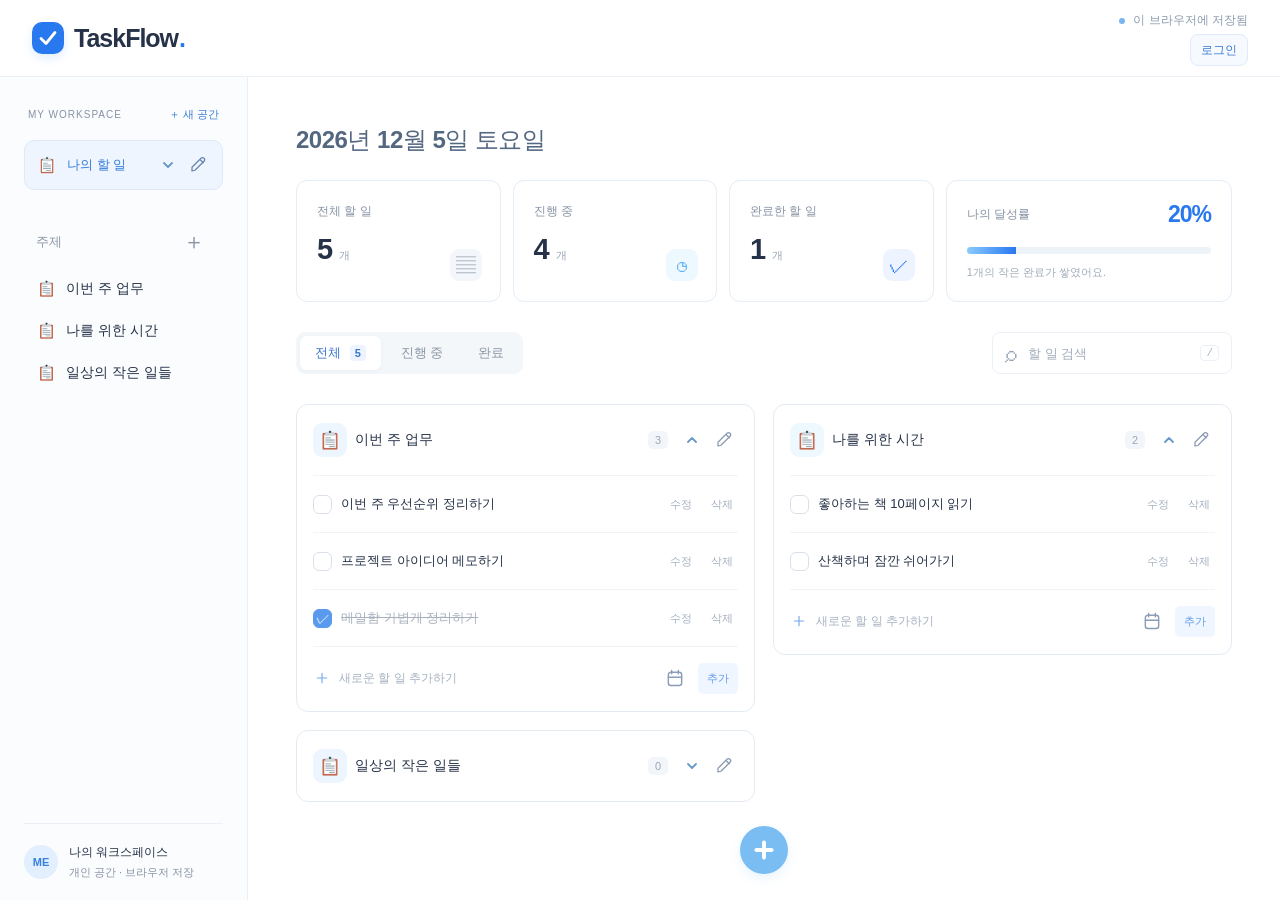
==== commit aa1cb0fe: "Add deletion, topic emojis and compact two-column workspace" ====
--- a/index.html
+++ b/index.html
@@ -5,7 +5,7 @@
   <meta name="description" content="주제별로 정리하고, 하나씩 완료하는 나의 할 일 공간 TaskFlow.">
   <title>TaskFlow · 나의 할 일</title>
   <link rel="icon" href="data:image/svg+xml,%3Csvg xmlns='http://www.w3.org/2000/svg' viewBox='0 0 32 32'%3E%3Crect width='32' height='32' rx='9' fill='%232b75ee'/%3E%3Cpath d='m8 16 5 5 11-12' fill='none' stroke='white' stroke-width='3'/%3E%3C/svg%3E">
-  <link rel="stylesheet" href="styles.css?v=14"><script defer src="config.js?v=14"></script><script defer src="store.js?v=14"></script><script defer src="sync.js?v=14"></script><script defer src="app.js?v=14"></script>
+  <link rel="stylesheet" href="styles.css?v=15"><script defer src="config.js?v=15"></script><script defer src="store.js?v=15"></script><script defer src="sync.js?v=15"></script><script defer src="app.js?v=15"></script>
   <link rel="license" href="emojis/NOTICE.txt">
 </head>
 <body>
@@ -31,7 +31,7 @@
     </div>
   </main>
   <dialog id="workspace-dialog"><form id="workspace-form"><div class="dialog-heading"><h2 id="workspace-dialog-title">새 워크스페이스</h2><button type="button" id="workspace-close" aria-label="닫기">×</button></div><label>워크스페이스 이름<input id="workspace-name" required maxlength="60" placeholder="예: 업무, 개인 프로젝트" autocomplete="off"></label><fieldset class="emoji-field"><legend>이모티콘</legend><div id="workspace-emoji-picker" class="emoji-picker"></div></fieldset><div class="workspace-dialog-actions"><button type="button" id="workspace-delete" class="delete-action">워크스페이스 삭제</button><div class="dialog-actions"><button type="button" id="workspace-cancel">취소</button><button class="primary" type="submit">저장하기</button></div></div></form></dialog>
-  <dialog id="topic-dialog"><form id="topic-form"><div class="dialog-heading"><h2 id="dialog-title">새로운 주제</h2><button type="button" id="close-dialog" aria-label="닫기">×</button></div><p>함께 묶고 싶은 할 일에 이름을 붙여주세요.</p><label>주제 이름<input id="topic-name" required maxlength="60" placeholder="예: 이번 주 업무, 나를 위한 시간" autocomplete="off"></label><fieldset class="emoji-field"><legend>이모티콘</legend><div id="emoji-picker" class="emoji-picker"></div></fieldset><div class="dialog-actions"><button type="button" id="cancel-dialog">취소</button><button class="primary" type="submit">저장하기</button></div></form></dialog>
+  <dialog id="topic-dialog"><form id="topic-form"><div class="dialog-heading"><h2 id="dialog-title">새로운 주제</h2><button type="button" id="close-dialog" aria-label="닫기">×</button></div><p>함께 묶고 싶은 할 일에 이름을 붙여주세요.</p><label>주제 이름<input id="topic-name" required maxlength="60" placeholder="예: 이번 주 업무, 나를 위한 시간" autocomplete="off"></label><fieldset class="emoji-field"><legend>이모티콘</legend><div id="emoji-picker" class="emoji-picker"></div></fieldset><div class="workspace-dialog-actions topic-dialog-actions"><button type="button" id="topic-delete" class="delete-action" hidden>주제 삭제</button><div class="dialog-actions"><button type="button" id="cancel-dialog">취소</button><button class="primary" type="submit">저장하기</button></div></div></form></dialog>
   <dialog id="delete-dialog" aria-labelledby="delete-title"><form method="dialog"><h2 id="delete-title">삭제할까요?</h2><p id="delete-description"></p><div class="dialog-actions"><button value="cancel" autofocus>취소</button><button class="danger" value="confirm">삭제하기</button></div></form></dialog>
   <dialog id="auth-dialog" aria-labelledby="auth-title"><form id="auth-form"><div class="dialog-heading"><h2 id="auth-title">로그인</h2><button type="button" id="close-auth" aria-label="닫기">×</button></div><p>PC와 휴대폰에서 같은 계정으로 로그인하면 목록을 함께 사용할 수 있어요.</p><label>아이디<input id="auth-username" required minlength="3" maxlength="64" pattern="[a-zA-Z0-9_.-]+" placeholder="영문·숫자·_.- 3자 이상" autocomplete="username" autocapitalize="none" spellcheck="false"></label><label>비밀번호<input id="auth-password" type="password" required minlength="8" maxlength="128" placeholder="8자 이상" autocomplete="current-password"></label><p id="auth-error" class="form-error" role="alert" hidden></p><div class="dialog-actions"><button type="button" id="auth-switch">회원가입</button><button type="submit" id="auth-submit" class="primary">로그인</button></div><small class="auth-note">브라우저에 저장한 기존 목록은 로그인 후 선택해서 가져올 수 있어요.</small></form></dialog>
   <dialog id="account-dialog" aria-labelledby="account-title"><div class="dialog-heading"><h2 id="account-title">나의 계정</h2><button type="button" id="close-account" aria-label="닫기">×</button></div><p id="account-name"></p><p>같은 아이디로 로그인한 기기에서 목록을 공유합니다. 기존 브라우저 목록은 별도로 유지됩니다.</p><button id="import-local" class="import-button">이 브라우저 목록 가져오기</button><div class="dialog-actions"><button id="logout-button">로그아웃</button><button id="account-done" class="primary">완료</button></div></dialog>
--- a/styles.css
+++ b/styles.css
@@ -56,3 +56,5 @@
 @media(max-width:400px){.workspace-dialog-actions{gap:8px}.workspace-dialog-actions>.dialog-actions{gap:6px}.workspace-dialog-actions>#workspace-delete{padding-left:4px;padding-right:4px}.workspace-dialog-actions #workspace-cancel{padding-left:4px;padding-right:4px}.workspace-dialog-actions .primary{padding-left:12px;padding-right:12px}}
 
 .workspace-selector>#workspace-select{display:flex;align-items:center;gap:8px;flex:1;min-width:0;width:auto;height:30px;padding:0;color:#357bda;font-size:13px;font-weight:600;text-align:left}.workspace-trigger-name{flex:1;min-width:0;overflow:hidden;text-overflow:ellipsis;white-space:nowrap}.workspace-chevron{flex:none;width:16px;height:16px;display:block}.workspace-chevron svg{width:100%;height:100%;fill:none;stroke:#6899c9;stroke-width:1.8;stroke-linecap:round;stroke-linejoin:round;transition:transform .15s}#workspace-select[aria-expanded=true] .workspace-chevron svg{transform:rotate(180deg)}.workspace-menu{position:fixed;z-index:30;overflow:auto;overscroll-behavior:contain;padding:6px;border:1px solid #d0e8fc;border-radius:14px;background:linear-gradient(160deg,#fff,#f4faff);box-shadow:0 12px 30px #4077ab24,0 3px 8px #4077ab12}.workspace-option{display:flex;align-items:center;gap:10px;width:100%;min-height:48px;padding:9px 10px;border-radius:9px;text-align:left;color:#526d89;font-size:13px}.workspace-option:hover,.workspace-option:focus-visible{background:#e9f5ff;outline:2px solid #9ed2fa;outline-offset:-2px}.workspace-option[aria-selected=true]{background:#def0ff;color:#2878cf;font-weight:650}.workspace-option-name{flex:1;min-width:0;overflow:hidden;text-overflow:ellipsis;white-space:nowrap}.workspace-option-emoji{position:relative;display:grid;place-items:center;width:28px;height:28px;flex:none;border-radius:8px;background:#ffffffb3}.workspace-option-check{display:block;width:18px;height:18px;flex:none}.workspace-option-check svg{width:100%;height:100%;fill:none;stroke:#439ce4;stroke-width:2.2;stroke-linecap:round;stroke-linejoin:round}
+
+.app-header{position:sticky;top:0;z-index:20}.topic summary>.chevron{display:none}.topic-actions{gap:4px;align-items:center}.topic-actions .chevron{display:grid;place-items:center;width:28px;height:28px;flex:none;transform:none}.topic-actions .chevron svg{width:16px;height:16px;fill:none;stroke:#6899c9;stroke-width:1.8;stroke-linecap:round;stroke-linejoin:round}.topic[open] .topic-actions .chevron{transform:rotate(180deg)}.topic-actions .edit-topic{display:grid;place-items:center;width:28px;height:28px;padding:4px}.edit-topic svg{width:18px;height:18px;fill:none;stroke:currentColor;stroke-width:1.7;stroke-linecap:round;stroke-linejoin:round}#topic-delete{font-size:12px;line-height:18px;padding:6px}.workspace-dialog-actions>.dialog-actions{margin-left:auto}
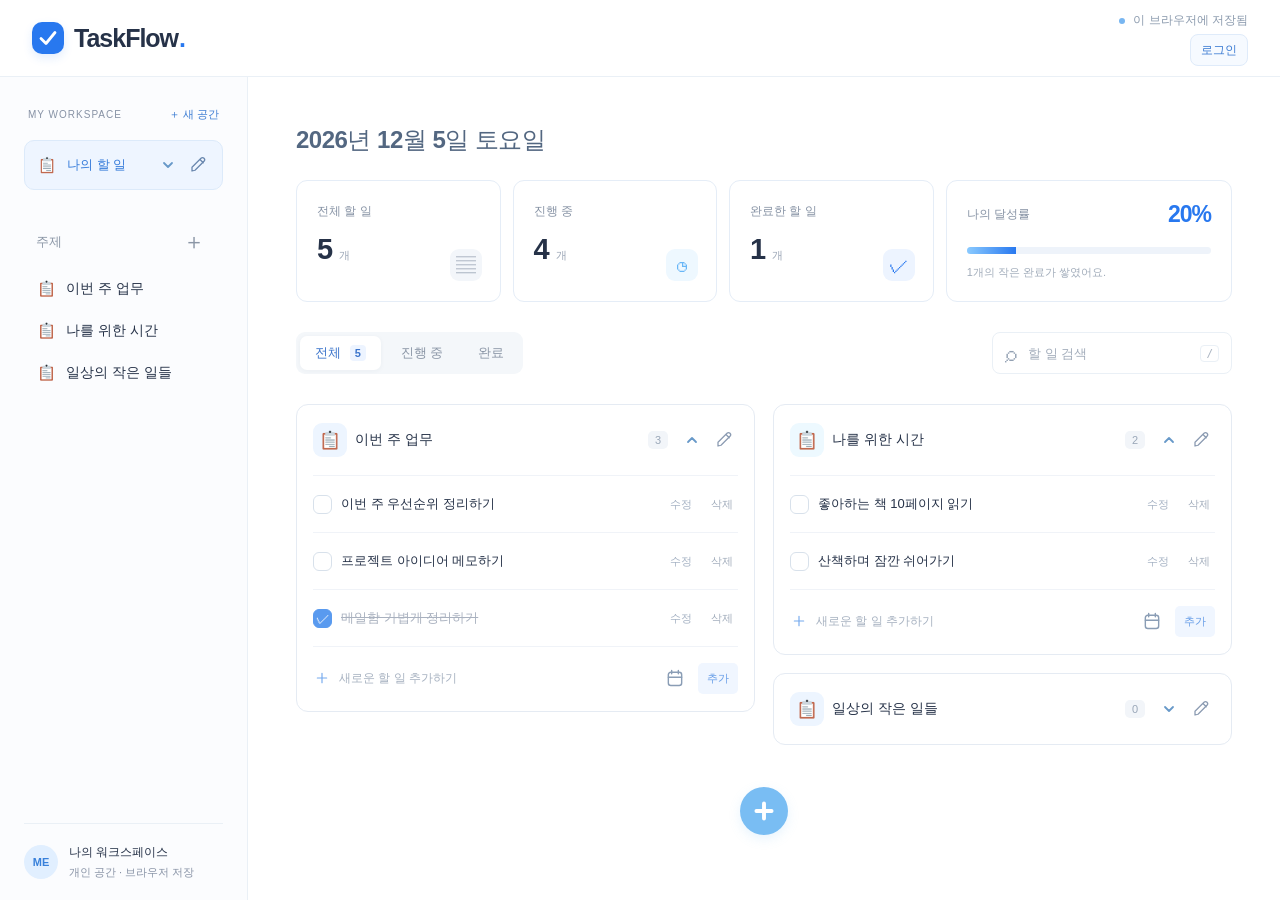
==== commit 0b0cb6ce: "Add deletion, topic emojis and compact two-column workspace" ====
--- a/index.html
+++ b/index.html
@@ -5,7 +5,7 @@
   <meta name="description" content="주제별로 정리하고, 하나씩 완료하는 나의 할 일 공간 TaskFlow.">
   <title>TaskFlow · 나의 할 일</title>
   <link rel="icon" href="data:image/svg+xml,%3Csvg xmlns='http://www.w3.org/2000/svg' viewBox='0 0 32 32'%3E%3Crect width='32' height='32' rx='9' fill='%232b75ee'/%3E%3Cpath d='m8 16 5 5 11-12' fill='none' stroke='white' stroke-width='3'/%3E%3C/svg%3E">
-  <link rel="stylesheet" href="styles.css?v=15"><script defer src="config.js?v=15"></script><script defer src="store.js?v=15"></script><script defer src="sync.js?v=15"></script><script defer src="app.js?v=15"></script>
+  <link rel="stylesheet" href="styles.css?v=17"><script defer src="config.js?v=17"></script><script defer src="store.js?v=17"></script><script defer src="sync.js?v=17"></script><script defer src="app.js?v=17"></script>
   <link rel="license" href="emojis/NOTICE.txt">
 </head>
 <body>
--- a/styles.css
+++ b/styles.css
@@ -58,3 +58,7 @@
 .workspace-selector>#workspace-select{display:flex;align-items:center;gap:8px;flex:1;min-width:0;width:auto;height:30px;padding:0;color:#357bda;font-size:13px;font-weight:600;text-align:left}.workspace-trigger-name{flex:1;min-width:0;overflow:hidden;text-overflow:ellipsis;white-space:nowrap}.workspace-chevron{flex:none;width:16px;height:16px;display:block}.workspace-chevron svg{width:100%;height:100%;fill:none;stroke:#6899c9;stroke-width:1.8;stroke-linecap:round;stroke-linejoin:round;transition:transform .15s}#workspace-select[aria-expanded=true] .workspace-chevron svg{transform:rotate(180deg)}.workspace-menu{position:fixed;z-index:30;overflow:auto;overscroll-behavior:contain;padding:6px;border:1px solid #d0e8fc;border-radius:14px;background:linear-gradient(160deg,#fff,#f4faff);box-shadow:0 12px 30px #4077ab24,0 3px 8px #4077ab12}.workspace-option{display:flex;align-items:center;gap:10px;width:100%;min-height:48px;padding:9px 10px;border-radius:9px;text-align:left;color:#526d89;font-size:13px}.workspace-option:hover,.workspace-option:focus-visible{background:#e9f5ff;outline:2px solid #9ed2fa;outline-offset:-2px}.workspace-option[aria-selected=true]{background:#def0ff;color:#2878cf;font-weight:650}.workspace-option-name{flex:1;min-width:0;overflow:hidden;text-overflow:ellipsis;white-space:nowrap}.workspace-option-emoji{position:relative;display:grid;place-items:center;width:28px;height:28px;flex:none;border-radius:8px;background:#ffffffb3}.workspace-option-check{display:block;width:18px;height:18px;flex:none}.workspace-option-check svg{width:100%;height:100%;fill:none;stroke:#439ce4;stroke-width:2.2;stroke-linecap:round;stroke-linejoin:round}
 
 .app-header{position:sticky;top:0;z-index:20}.topic summary>.chevron{display:none}.topic-actions{gap:4px;align-items:center}.topic-actions .chevron{display:grid;place-items:center;width:28px;height:28px;flex:none;transform:none}.topic-actions .chevron svg{width:16px;height:16px;fill:none;stroke:#6899c9;stroke-width:1.8;stroke-linecap:round;stroke-linejoin:round}.topic[open] .topic-actions .chevron{transform:rotate(180deg)}.topic-actions .edit-topic{display:grid;place-items:center;width:28px;height:28px;padding:4px}.edit-topic svg{width:18px;height:18px;fill:none;stroke:currentColor;stroke-width:1.7;stroke-linecap:round;stroke-linejoin:round}#topic-delete{font-size:12px;line-height:18px;padding:6px}.workspace-dialog-actions>.dialog-actions{margin-left:auto}
+
+.todo-row .todo-edit-input{appearance:none;border:1px solid #2878ef;border-radius:6px;padding:6px 8px;background:white;color:inherit;outline:none;box-shadow:none}.todo-row .todo-edit-input:focus,.todo-row .todo-edit-input:focus-visible{border-color:#2878ef;outline:none;box-shadow:none}
+
+#topics.masonry{grid-auto-rows:1px;row-gap:0;grid-auto-flow:row dense;column-gap:18px}
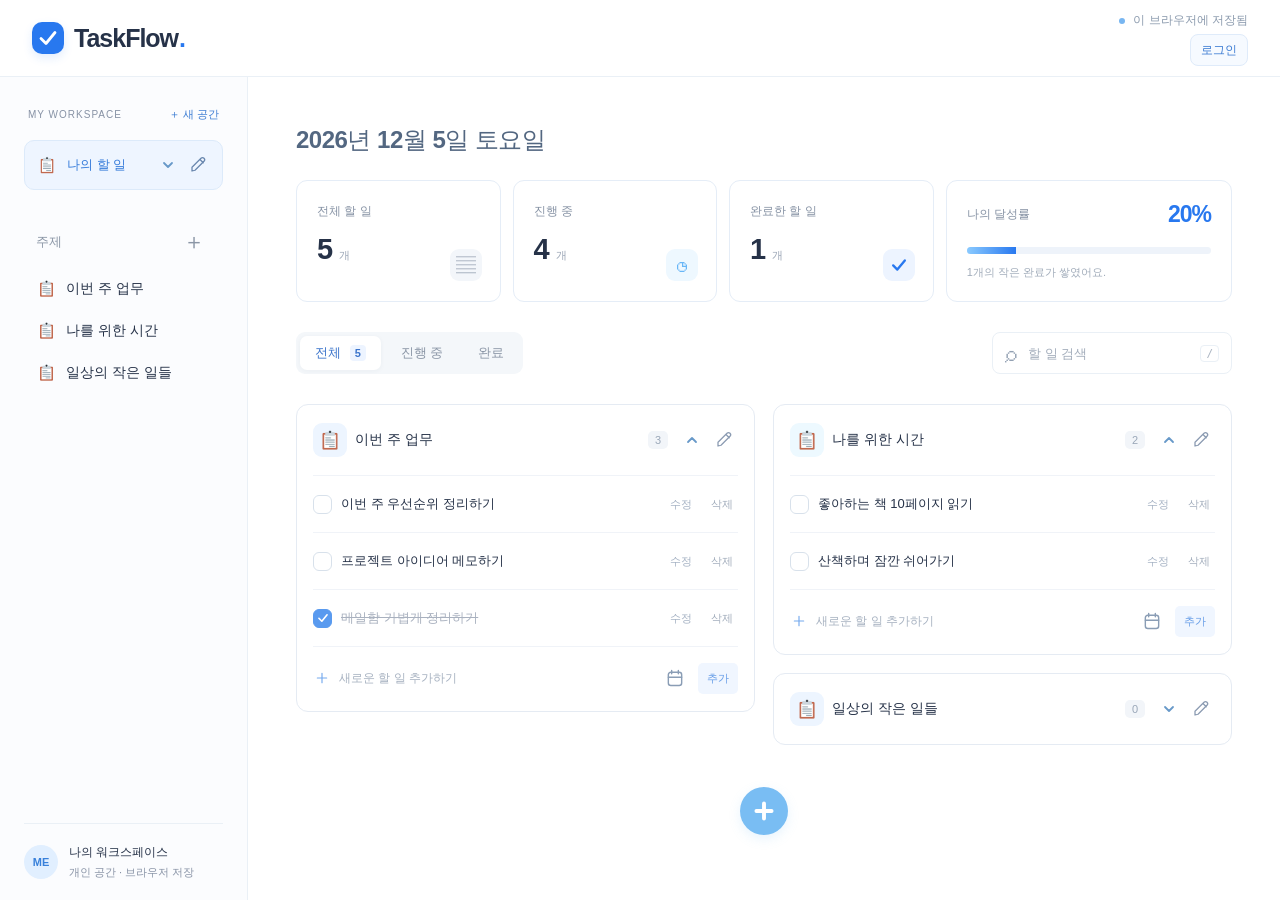
==== commit 79f49e5c: "Add deletion, topic emojis and compact two-column workspace" ====
--- a/index.html
+++ b/index.html
@@ -5,7 +5,7 @@
   <meta name="description" content="주제별로 정리하고, 하나씩 완료하는 나의 할 일 공간 TaskFlow.">
   <title>TaskFlow · 나의 할 일</title>
   <link rel="icon" href="data:image/svg+xml,%3Csvg xmlns='http://www.w3.org/2000/svg' viewBox='0 0 32 32'%3E%3Crect width='32' height='32' rx='9' fill='%232b75ee'/%3E%3Cpath d='m8 16 5 5 11-12' fill='none' stroke='white' stroke-width='3'/%3E%3C/svg%3E">
-  <link rel="stylesheet" href="styles.css?v=17"><script defer src="config.js?v=17"></script><script defer src="store.js?v=17"></script><script defer src="sync.js?v=17"></script><script defer src="app.js?v=17"></script>
+  <link rel="stylesheet" href="styles.css?v=18"><script defer src="config.js?v=18"></script><script defer src="store.js?v=18"></script><script defer src="sync.js?v=18"></script><script defer src="app.js?v=18"></script>
   <link rel="license" href="emojis/NOTICE.txt">
 </head>
 <body>
@@ -24,7 +24,7 @@
     <div class="content">
       <div id="sync-conflict" class="sync-banner" role="alert" hidden><div><strong>다른 기기에서도 목록이 바뀌었어요.</strong><p>서로 다른 항목은 합칠 수 있어요. 같은 항목은 이 기기의 변경이 우선합니다.</p></div><div class="sync-banner-actions"><button id="merge-changes" class="primary">내 변경 합쳐 저장</button><button id="use-remote">다른 기기 목록 사용</button></div></div>
       <h1 class="date-label" id="today"></h1>
-      <section class="stats stats-row" aria-label="할 일 현황"><div><span>전체 할 일</span><strong id="total">0<small>개</small></strong><span class="stat-symbol" aria-hidden="true">▤</span></div><div><span>진행 중</span><strong id="pending">0<small>개</small></strong><span class="stat-symbol sky" aria-hidden="true">◷</span></div><div><span>완료한 할 일</span><strong id="completed">0<small>개</small></strong><span class="stat-symbol blue" aria-hidden="true">✓</span></div><div class="progress-stat"><span>나의 달성률 <strong id="percent">0%</strong></span><div class="progress-track" role="progressbar" aria-label="나의 달성률" aria-valuemin="0" aria-valuemax="100" aria-valuenow="0"><div id="overall-progress"></div></div><small id="progress-caption">첫 번째 할 일을 시작해보세요.</small></div></section>
+      <section class="stats stats-row" aria-label="할 일 현황"><div><span>전체 할 일</span><strong id="total">0<small>개</small></strong><span class="stat-symbol" aria-hidden="true">▤</span></div><div><span>진행 중</span><strong id="pending">0<small>개</small></strong><span class="stat-symbol sky" aria-hidden="true">◷</span></div><div><span>완료한 할 일</span><strong id="completed">0<small>개</small></strong><span class="stat-symbol blue" aria-hidden="true"><svg viewBox="0 0 24 24"><path d="M5 12.5 10 17.5 19 6.5"/></svg></span></div><div class="progress-stat"><span>나의 달성률 <strong id="percent">0%</strong></span><div class="progress-track" role="progressbar" aria-label="나의 달성률" aria-valuemin="0" aria-valuemax="100" aria-valuenow="0"><div id="overall-progress"></div></div><small id="progress-caption">첫 번째 할 일을 시작해보세요.</small></div></section>
       <div class="toolbar"><div class="filters" aria-label="상태 필터"><button data-filter="all" class="selected" aria-pressed="true">전체 <span id="filter-count">0</span></button><button data-filter="pending" aria-pressed="false">진행 중</button><button data-filter="done" aria-pressed="false">완료</button></div><label class="search"><span aria-hidden="true">⌕</span><input id="search" type="search" placeholder="할 일 검색" aria-label="할 일 검색"><kbd>/</kbd></label></div>
       <section id="topics" aria-label="주제별 할 일"></section>
       <button class="add-topic-card" id="bottom-add" aria-label="새 주제 만들기" title="새 주제 만들기"><svg viewBox="0 0 24 24" aria-hidden="true"><path d="M12 5v14M5 12h14"/></svg></button>
--- a/styles.css
+++ b/styles.css
@@ -62,3 +62,7 @@
 .todo-row .todo-edit-input{appearance:none;border:1px solid #2878ef;border-radius:6px;padding:6px 8px;background:white;color:inherit;outline:none;box-shadow:none}.todo-row .todo-edit-input:focus,.todo-row .todo-edit-input:focus-visible{border-color:#2878ef;outline:none;box-shadow:none}
 
 #topics.masonry{grid-auto-rows:1px;row-gap:0;grid-auto-flow:row dense;column-gap:18px}
+
+.todo-row input[type=checkbox]{appearance:none;-webkit-appearance:none;background-color:white;background-image:none;background-position:center;background-repeat:no-repeat;background-size:14px 14px}.todo-row input[type=checkbox]:checked{background-color:#599aef;background-image:url("data:image/svg+xml,%3Csvg xmlns='http://www.w3.org/2000/svg' viewBox='0 0 24 24'%3E%3Cpath d='M5 12.5 10 17.5 19 6.5' fill='none' stroke='white' stroke-width='2.8' stroke-linecap='round' stroke-linejoin='round'/%3E%3C/svg%3E")}.todo-row input[type=checkbox]:checked:after{content:none}.stat-symbol.blue svg{display:block;width:20px;height:20px;fill:none;stroke:currentColor;stroke-width:2.8;stroke-linecap:round;stroke-linejoin:round}
+
+.todo-row input[type=checkbox]::after{content:none}
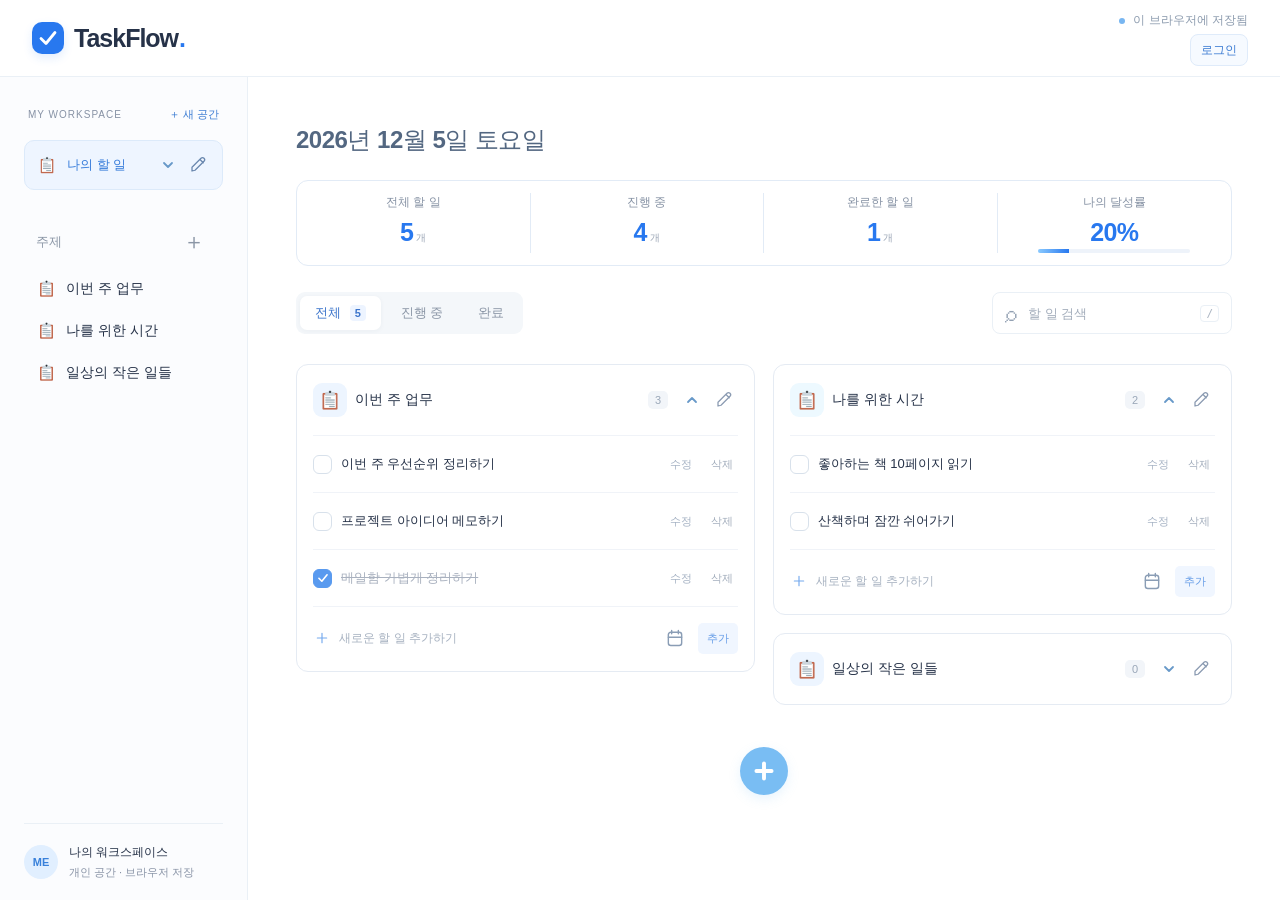
==== commit bba4a280: "Add deletion, topic emojis and compact two-column workspace" ====
--- a/index.html
+++ b/index.html
@@ -5,7 +5,7 @@
   <meta name="description" content="주제별로 정리하고, 하나씩 완료하는 나의 할 일 공간 TaskFlow.">
   <title>TaskFlow · 나의 할 일</title>
   <link rel="icon" href="data:image/svg+xml,%3Csvg xmlns='http://www.w3.org/2000/svg' viewBox='0 0 32 32'%3E%3Crect width='32' height='32' rx='9' fill='%232b75ee'/%3E%3Cpath d='m8 16 5 5 11-12' fill='none' stroke='white' stroke-width='3'/%3E%3C/svg%3E">
-  <link rel="stylesheet" href="styles.css?v=18"><script defer src="config.js?v=18"></script><script defer src="store.js?v=18"></script><script defer src="sync.js?v=18"></script><script defer src="app.js?v=18"></script>
+  <link rel="stylesheet" href="styles.css?v=19"><script defer src="config.js?v=19"></script><script defer src="store.js?v=19"></script><script defer src="sync.js?v=19"></script><script defer src="app.js?v=19"></script>
   <link rel="license" href="emojis/NOTICE.txt">
 </head>
 <body>
@@ -24,7 +24,7 @@
     <div class="content">
       <div id="sync-conflict" class="sync-banner" role="alert" hidden><div><strong>다른 기기에서도 목록이 바뀌었어요.</strong><p>서로 다른 항목은 합칠 수 있어요. 같은 항목은 이 기기의 변경이 우선합니다.</p></div><div class="sync-banner-actions"><button id="merge-changes" class="primary">내 변경 합쳐 저장</button><button id="use-remote">다른 기기 목록 사용</button></div></div>
       <h1 class="date-label" id="today"></h1>
-      <section class="stats stats-row" aria-label="할 일 현황"><div><span>전체 할 일</span><strong id="total">0<small>개</small></strong><span class="stat-symbol" aria-hidden="true">▤</span></div><div><span>진행 중</span><strong id="pending">0<small>개</small></strong><span class="stat-symbol sky" aria-hidden="true">◷</span></div><div><span>완료한 할 일</span><strong id="completed">0<small>개</small></strong><span class="stat-symbol blue" aria-hidden="true"><svg viewBox="0 0 24 24"><path d="M5 12.5 10 17.5 19 6.5"/></svg></span></div><div class="progress-stat"><span>나의 달성률 <strong id="percent">0%</strong></span><div class="progress-track" role="progressbar" aria-label="나의 달성률" aria-valuemin="0" aria-valuemax="100" aria-valuenow="0"><div id="overall-progress"></div></div><small id="progress-caption">첫 번째 할 일을 시작해보세요.</small></div></section>
+      <section class="stats stats-row" aria-label="할 일 현황"><div><span>전체 할 일</span><strong id="total">0<small>개</small></strong></div><div><span>진행 중</span><strong id="pending">0<small>개</small></strong></div><div><span>완료한 할 일</span><strong id="completed">0<small>개</small></strong></div><div class="progress-stat"><span>나의 달성률</span><strong id="percent">0%</strong><div class="progress-track" role="progressbar" aria-label="나의 달성률" aria-valuemin="0" aria-valuemax="100" aria-valuenow="0"><div id="overall-progress"></div></div><small id="progress-caption">첫 번째 할 일을 시작해보세요.</small></div></section>
       <div class="toolbar"><div class="filters" aria-label="상태 필터"><button data-filter="all" class="selected" aria-pressed="true">전체 <span id="filter-count">0</span></button><button data-filter="pending" aria-pressed="false">진행 중</button><button data-filter="done" aria-pressed="false">완료</button></div><label class="search"><span aria-hidden="true">⌕</span><input id="search" type="search" placeholder="할 일 검색" aria-label="할 일 검색"><kbd>/</kbd></label></div>
       <section id="topics" aria-label="주제별 할 일"></section>
       <button class="add-topic-card" id="bottom-add" aria-label="새 주제 만들기" title="새 주제 만들기"><svg viewBox="0 0 24 24" aria-hidden="true"><path d="M12 5v14M5 12h14"/></svg></button>
--- a/styles.css
+++ b/styles.css
@@ -66,3 +66,15 @@
 .todo-row input[type=checkbox]{appearance:none;-webkit-appearance:none;background-color:white;background-image:none;background-position:center;background-repeat:no-repeat;background-size:14px 14px}.todo-row input[type=checkbox]:checked{background-color:#599aef;background-image:url("data:image/svg+xml,%3Csvg xmlns='http://www.w3.org/2000/svg' viewBox='0 0 24 24'%3E%3Cpath d='M5 12.5 10 17.5 19 6.5' fill='none' stroke='white' stroke-width='2.8' stroke-linecap='round' stroke-linejoin='round'/%3E%3C/svg%3E")}.todo-row input[type=checkbox]:checked:after{content:none}.stat-symbol.blue svg{display:block;width:20px;height:20px;fill:none;stroke:currentColor;stroke-width:2.8;stroke-linecap:round;stroke-linejoin:round}
 
 .todo-row input[type=checkbox]::after{content:none}
+
+/* 네 항목의 제목과 숫자를 같은 높이에 맞춘 하나의 요약 바. */
+.stats.stats-row{grid-template-columns:repeat(4,minmax(0,1fr));gap:0;border:1px solid #e2ebf6;border-radius:12px;padding:12px 0;margin-bottom:26px!important;background:#fff;overflow:hidden}
+.stats.stats-row>div{height:60px;min-height:0;padding:0 12px!important;border:0!important;border-right:1px solid #e2ebf6!important;border-radius:0;background:transparent;display:flex;flex-direction:column;align-items:center;justify-content:flex-start;gap:6px;text-align:center}
+.stats.stats-row>div:last-child{border-right:0!important}
+.stats.stats-row>div>span:first-child{display:block;height:18px;line-height:18px;font-size:12px;color:#8692a4;letter-spacing:0;white-space:nowrap}
+.stats.stats-row strong,.stats.stats-row .progress-stat strong{display:block;margin:0;font-size:25px;line-height:30px;height:30px;font-weight:650;letter-spacing:-.6px;color:#2878ef}
+.stats.stats-row strong small{font-size:10px;margin-left:3px;color:#9aa5b5}
+.stats.stats-row .progress-track{position:absolute;bottom:0;width:65%;height:4px;margin:0}
+.stats.stats-row .progress-stat>small{display:none}
+@media(max-width:720px){.stats.stats-row{padding:10px 0;margin-bottom:24px!important;border-radius:10px}.stats.stats-row>div{height:54px;padding:0 4px!important;gap:4px}.stats.stats-row>div>span:first-child{font-size:10px;letter-spacing:-.3px}.stats.stats-row strong,.stats.stats-row .progress-stat strong{font-size:22px;line-height:28px;height:28px}.stats.stats-row .progress-track{width:70%;height:3px}}
+@media(max-width:360px){.stats.stats-row>div>span:first-child{font-size:9px}.stats.stats-row strong,.stats.stats-row .progress-stat strong{font-size:20px}}
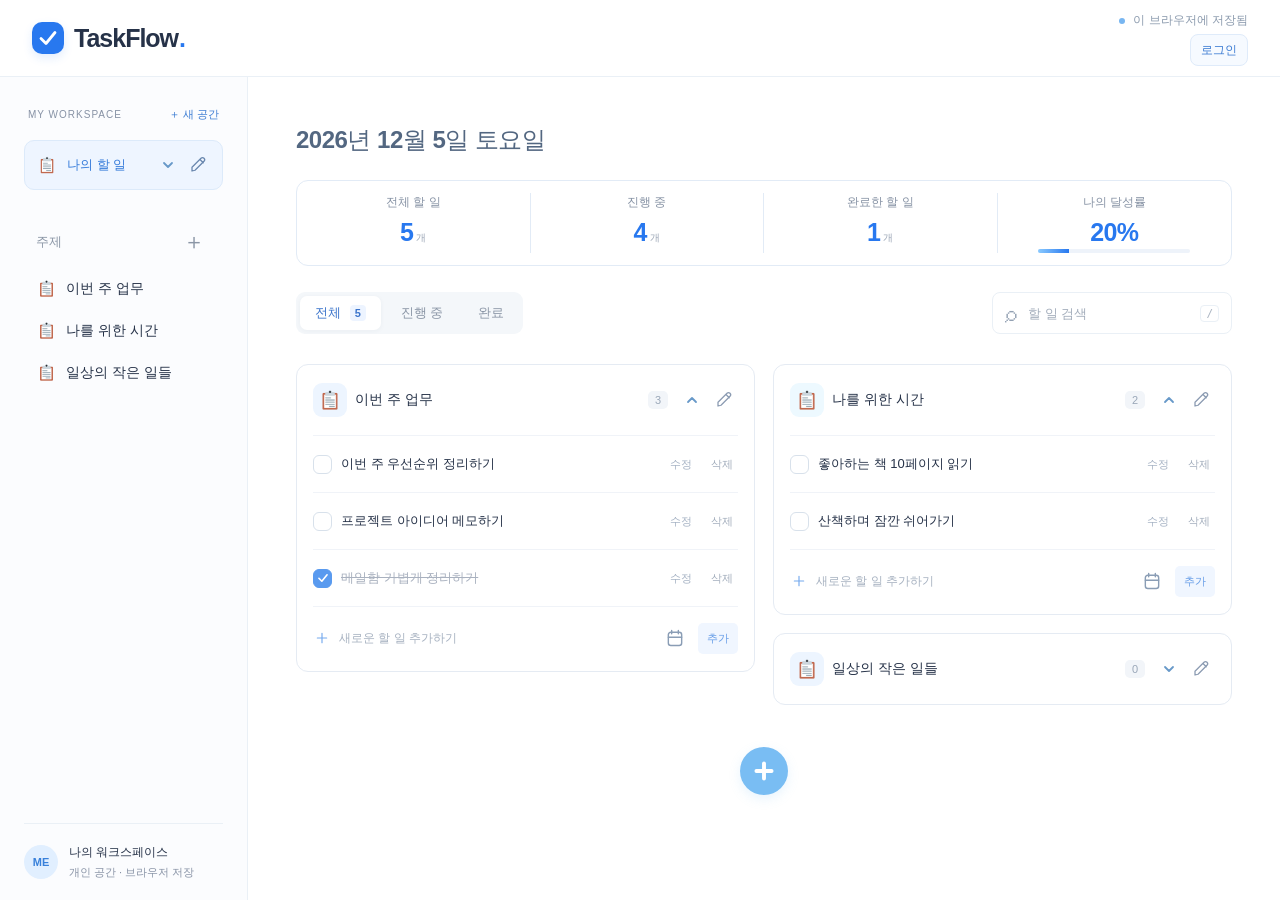
==== commit ea59ea13: "Restrict frontend scripts and connections with CSP" ====
--- a/index.html
+++ b/index.html
@@ -2,6 +2,8 @@
 <html lang="ko">
 <head>
   <meta charset="utf-8"><meta name="viewport" content="width=device-width, initial-scale=1">
+  <meta name="referrer" content="no-referrer">
+  <meta http-equiv="Content-Security-Policy" content="default-src 'self'; script-src 'self'; style-src 'self' 'unsafe-inline'; img-src 'self' data:; connect-src 'self' https://taskflow-sync-rla2fma-2683.vercel.app; object-src 'none'; base-uri 'none'; form-action 'self'">
   <meta name="description" content="주제별로 정리하고, 하나씩 완료하는 나의 할 일 공간 TaskFlow.">
   <title>TaskFlow · 나의 할 일</title>
   <link rel="icon" href="data:image/svg+xml,%3Csvg xmlns='http://www.w3.org/2000/svg' viewBox='0 0 32 32'%3E%3Crect width='32' height='32' rx='9' fill='%232b75ee'/%3E%3Cpath d='m8 16 5 5 11-12' fill='none' stroke='white' stroke-width='3'/%3E%3C/svg%3E">
